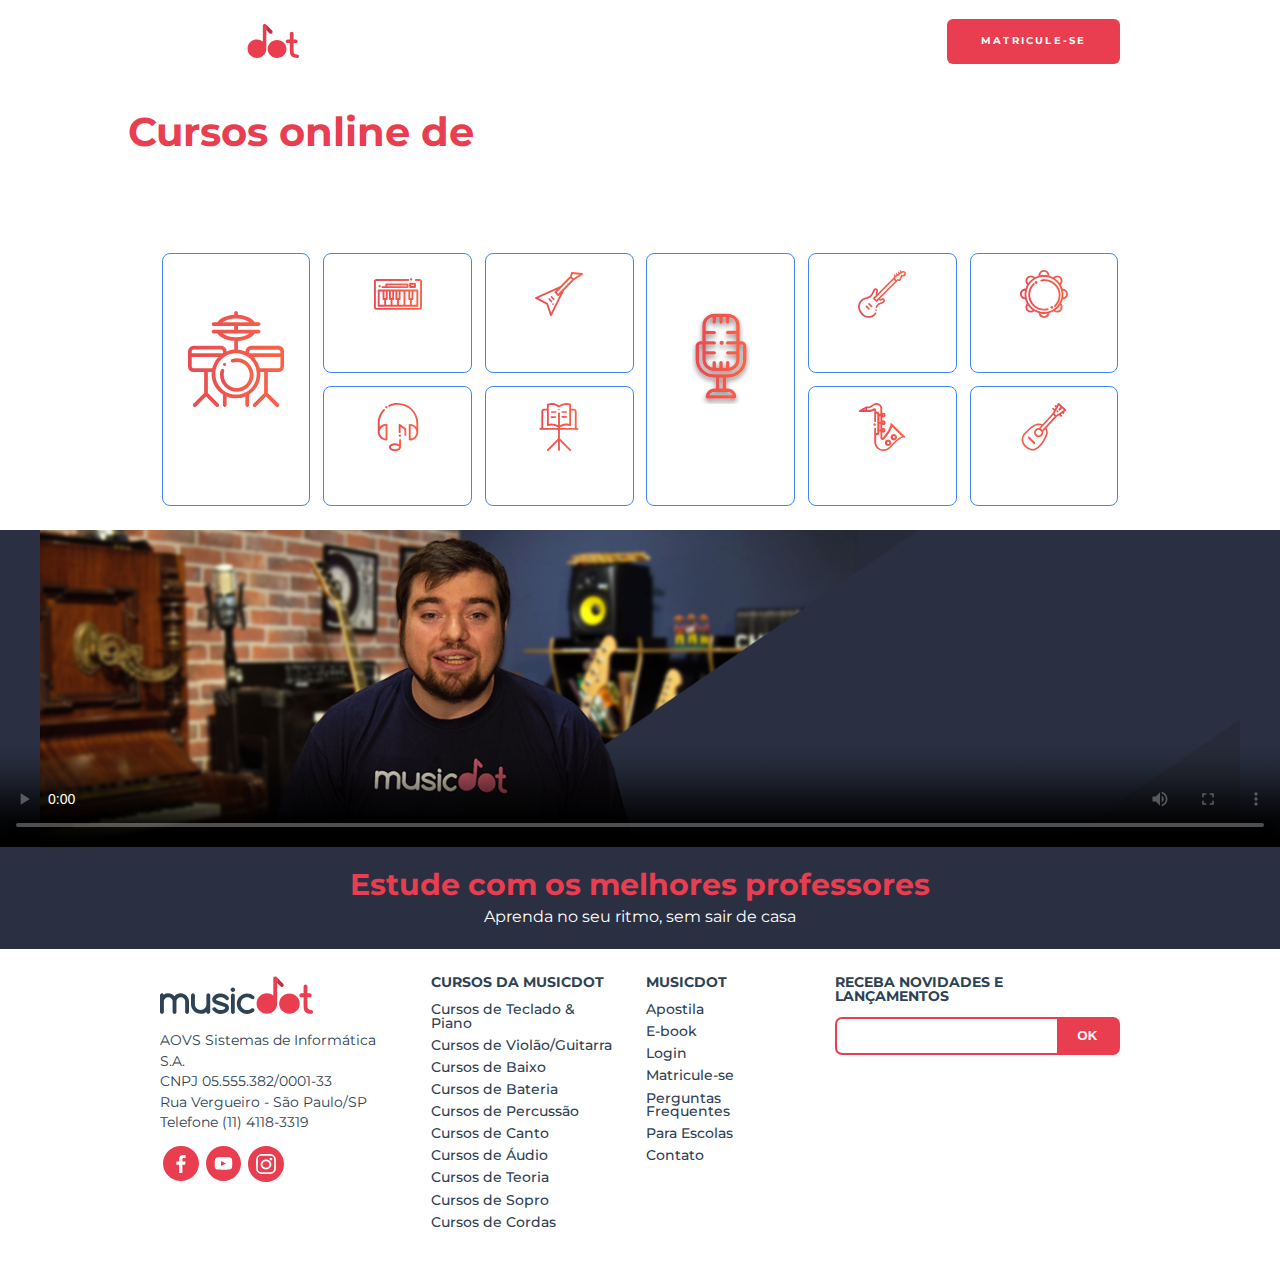
==== index.html @ f972da98 "html e css: sobre e index" ====
<!DOCTYPE html>
<html>
    <head>
        <title>MusicDot</title>
        <meta charset="utf-8">
        <meta name="viewport" content="width=device-width">
        <link rel="icon" href="img/favicon.ico">
        <link href="css/reset.css" rel="stylesheet">
        <link href="css/container.css" rel="stylesheet">
        <link href="css/cabecalho.css" rel="stylesheet">
        <link href="css/cursos.css" rel="stylesheet">
        <link href="css/video.css" rel="stylesheet">
        <link href="css/rodape.css" rel="stylesheet">
        <link href="css/form-newsletter.css" rel="stylesheet">
        <link href="https://fonts.googleapis.com/css?family=Montserrat:300,400,500,600,700,&display=block" rel="stylesheet">
    </head>
    <body>
        <header class="cabecalho container">
            <a href="index.html">
                <img class="cabecalho__logo" src="img/musicdot-logo-light.svg" title="Ir para a página principal da MusicDot" alt="MusicDot">
            </a>

            <nav>
                <ul class="cabecalho__menu">
                    <li class="cabecalho__item-menu"><a href="sobre.html#contato">Contato</a></li>
                    <li class="cabecalho__item-menu"><a href="#">Entrar</a></li>
                    <li class="cabecalho__item-menu cabecalho__item-menu--matricular"><a href="#">Matricule-se</a></li>
                </ul>
            </nav>
        </header>


        <main>
            <section class="cursos">
                <article class="cursos__chamada --largura-grande">
                    <h1 class="chamada__titulo">Cursos online de <strong class="chamada__titulo--destaque">música</strong></h1>
                    <p>Comece agora e aprenda sua primeira música em 10 minutos!</p>
                    <a href="cursos.html" class="chamada__cursos__matricula botao">Matricule-se</a>
                </article>
                <nav>
                    <ul class="cursos__lista">
                        <li class="curso--tecladopiano">
                            <a href="#">Teclado & Piano</a>
                        </li>
                        <li class="curso--violaoguitarra">
                            <a href="#">Violão & Guitarra</a>
                        </li>
                        <li class="curso--baixo">
                            <a href="#">Baixo</a>
                        </li>
                        <li class="curso--bateria curso--destaque">
                            <a href="#">Bateria</a>
                        </li>
                        <li class="curso--percussao">
                            <a href="#">Percussão</a>
                        </li>
                        <li class="curso--canto curso--destaque2">
                            <a href="#">Canto</a>
                        </li>
                        <li class="curso--audio">
                            <a href="#">Áudio</a>
                        </li>
                        <li class="curso--teoria">
                            <a href="#">Teoria</a>
                        </li>
                        <li class="curso--sopro">
                            <a href="#">Sopro</a>
                        </li>
                        <li class="curso--cordas">
                            <a href="#">Cordas</a>
                        </li>
                    </ul>
                </nav>
            </section>

            <section class="video">
                <video controls class="video--mobile" src="video/video-promocional.mp4" poster="img/video-principal-mobile.png"></video>
                <video controls class="video--desktop" src="video/video-promocional.mp4" poster="img/video-principal.png"></video>
                <article class="video__textos">
                    <h2 class="textos__titulo">Estude com os melhores professores</h2>
                    <p>Aprenda no seu ritmo, sem sair de casa</p>
                </article>
            </section>
        </main>


        <footer class="rodape container">
            <section class="rodape__secao rodape__secao--sobre">
                <img class="rodape__logo" src="img/logo.svg" alt="Logo da MusicDot">

                <p class="rodape__infos-empresa">
                    AOVS Sistemas de Informática S.A.
                    <br>
                    CNPJ 05.555.382/0001-33
                    <br>
                    Rua Vergueiro - São Paulo/SP
                    <br>
                    Telefone (11) 4118-3319
                </p>

                <ul class="rodape__lista-midias-sociais">
                    <li class="rodape__item-midias-sociais">
                        <a href="https://www.facebook.com/musicdotonline">
                            <img src="img/footer-icone-facebook.svg" alt="MusicDot no Facebook">
                        </a>
                    </li>
                    <li class="rodape__item-midias-sociais">
                        <a href="https://www.youtube.com/user/musicdotonline">
                            <img src="img/footer-icone-youtube.svg" alt="MusicDot no YouTube">
                        </a>
                    </li>
                    <li class="rodape__item-midias-sociais">
                        <a href="https://www.instagram.com/musicdotonline/">
                            <img src="img/footer-icone-instagram.svg" alt="MusicDot no Instagram">
                        </a>
                    </li>
                </ul>
            </section>

            <section class="rodape__secao rodape__secao--cursos">
                <h2 class="rodape__titulo"> Cursos da MusicDot </h2>
                <nav>
                    <ul>
                        <li class="rodape_item-lista"><a href="#">Cursos de Teclado & Piano</a></li>
                        <li class="rodape_item-lista"><a href="#">Cursos de Violão/Guitarra</a></li>
                        <li class="rodape_item-lista"><a href="#">Cursos de Baixo</a></li>
                        <li class="rodape_item-lista"><a href="#">Cursos de Bateria</a></li>
                        <li class="rodape_item-lista"><a href="#">Cursos de Percussão</a></li>
                        <li class="rodape_item-lista"><a href="#">Cursos de Canto</a></li>
                        <li class="rodape_item-lista"><a href="#">Cursos de Áudio</a></li>
                        <li class="rodape_item-lista"><a href="#">Cursos de Teoria</a></li>
                        <li class="rodape_item-lista"><a href="#">Cursos de Sopro</a></li>
                        <li class="rodape_item-lista"><a href="#">Cursos de Cordas</a></li>
                    </ul>
                </nav>
            </section>

            <section class="rodape__secao rodape__secao--links">
                <h2 class="rodape__titulo"> MusicDot </h2>
                <nav>
                    <ul>
                        <li class="rodape_item-lista"><a href="#">Apostila</a></li>
                        <li class="rodape_item-lista"><a href="#">E-book</a></li>
                        <li class="rodape_item-lista"><a href="#">Login</a></li>
                        <li class="rodape_item-lista"><a href="#">Matricule-se</a></li>
                        <li class="rodape_item-lista"><a href="#">Perguntas Frequentes</a></li>
                        <li class="rodape_item-lista"><a href="#">Para Escolas</a></li>
                        <li class="rodape_item-lista"><a href="#">Contato</a></li>
                    </ul>
                </nav>
            </section>

            <section class="rodape__secao rodape__secao--newsletter">
                <h2 class="rodape__titulo">
                    Receba novidades e lançamentos
                </h2>

                <form action="#" method="get" class="form-newsletter">
                    <label for="form-newsletter__label" class="form-newsletter__label">
                        Seu email pessoal
                    </label>
                    <input id="email-newsletter" name="email-newsletter" type="email" class="form-newsletter__campo">
                    <button type="submit" class="form-newsletter__botao">
                        OK
                    </button>
                </form>
            </section>
        </footer>
    </body>
</html>
---- css/container.css ----
.container {
    padding-left: 5%;
    padding-right: 5%;
}

@media (min-width:	1066px) {
    .container {
        padding-left: calc((100% - 960px) / 2);
        padding-right: calc((100% - 960px) / 2);
    }
}

@media (min-width:	1440px) {
    .container {
        padding-left: calc((100% - 1200px) / 2);
        padding-right: calc((100% - 1200px) / 2);
    }
}
---- css/cabecalho.css ----
.cabecalho {
    position: absolute;
    top: 0;
    width: 100%;
    box-sizing: border-box;
    text-align: center;
    font-size: 0.6rem;
    font-weight: bold;
    text-transform: uppercase;
    letter-spacing: 0.23em;
    color: #FFF;
}

.cabecalho__logo {
    width: 14.5em;
    padding: 1.5em 0;
}

.cabecalho__menu {
    display: flex;
    justify-content: space-evenly;
    flex-wrap: wrap;
    background-color: #272B3A87;
}

.cabecalho__item-menu {
    display: inline-block;
}

.cabecalho__item-menu a {
    display: inline-block;
    padding: 1.86em 1.42em;
}

@media (min-width: 640px) {
    .cabecalho {
        padding-top: 0;
        padding-bottom: 0;
        display: flex;
        justify-content: space-between;
        align-items: center;
    }

    .cabecalho__logo {
        padding: 2.5em 0;
    }

    .cabecalho__menu {
        background-color: transparent;
    }
}

@media (min-width: 768px) {
    .cabecalho__item-menu--matricular {
        margin-left: 1.42em;
        border-radius: 6px;
        background-color: #e93d50;
    }

    .cabecalho__item-menu--matricular a {
        padding: 1.8em 3.5em;
    }
}
---- css/cursos.css ----
.--largura-maxima {
    width: 100%;
}

.--largura-grande {
    width: 80%;
}

.botao {
    font-size: .8rem;
    font-weight: 500;
    letter-spacing: 2.9px;
    text-transform: uppercase;
    padding: 1rem 40px;
    margin-top: .5rem;
    margin-bottom: .5rem;
    border-radius: 6px;
    transition: .25s;
}

.botao:hover {
    transform: translate(0, .22rem);
    transition: .25s;
}

.cursos {
    color: #fff;
    text-align: center;
    background-image: url(../img/home-background-mobile.png);
    background-size: cover;
    padding-top: 9.5rem;
    display: flex;
    flex-direction: column;
    align-items: center;
}

.cursos__chamada {
    display: flex;
    flex-direction: column;
    align-items: center;

}

.chamada__titulo {
    color: #e93d50;
    font-weight: 700;
    font-size: 1.2rem;
    margin-bottom: .3rem;
}

.chamada__titulo--destaque {
    color: #fff;
}

.chamada p {
    font-weight: 500;
    line-height: 1.3;
    margin: 1rem 0;
}

.chamada__cursos__matricula {
    color: #fff;
    background-color: #e93d50;
}

.cursos__lista {
    font-size: .7rem;
    font-weight: 600;
    margin-top: 1rem;
    margin-bottom: 1rem;
    display: grid;
    grid-template-columns: 7rem 7rem;
    grid-template-rows: repeat(5, 4.5rem);
    grid-gap: .5rem;
    text-align: center;
}

.cursos__lista li {
    border: 1px solid #4286f4;
    border-radius: 8px;
    box-sizing: border-box;
    display: flex;
    justify-content: space-around;
    align-items: center;
    background-repeat: no-repeat;
    background-size: 2rem 2rem;
    background-position: top .6rem center;
    padding-top: 2.5rem;
    transition: .25s;
}

.cursos__lista li:hover {
    transform: translate(0, .22rem);
    background-color: rgba(66, 134, 224, 0.337);
    transition: .25s;
}

.curso--tecladopiano {
    background-image: url("../img/icone-teclado-piano.svg");
}

.curso--violaoguitarra {
    background-image: url("../img/icones-violao-guitarra.svg");
}

.curso--baixo {
    background-image: url("../img/icones-baixo.svg");
}

.curso--bateria {
    background-image: url("../img/icones-bateria.svg");
}

.curso--percussao {
    background-image: url("../img/icones-percussao.svg");
}

.curso--canto {
    background-image: url("../img/icones-canto.svg");
}

.curso--audio {
    background-image: url("../img/icones-audio.svg");
}

.curso--teoria {
    background-image: url("../img/icones-teoria.svg");
}

.curso--sopro {
    background-image: url("../img/icones-sopro.svg");
}

.curso--cordas {
    background-image: url("../img/icone-cordas.svg");
}

.cursos__lista img {
    width: 2rem;
    height: 2rem;
    margin-bottom: 5px;
}

@Media (min-width:768px) {
    .cursos {
        padding: 6rem 5% 0;
        background-image: url(../img/home-background.png);
    }

    .cursos__chamada {
        width: 300px;
        align-items: flex-start;
        align-self: flex-start;
        text-align: left;
    }

    .chamada__titulo {
        font-size: 2rem;
    }

    .chamada__cursos__matricula {
        display: none;
    }

    .cursos__lista {
        grid-template-columns: repeat(5, 7rem);
        grid-template-rows: 5.5rem 5.5rem 5.5rem;
        gap: .8rem;
    }

    .cursos__lista li {
        background-repeat: no-repeat;
        background-size: 2rem 2rem;
        background-position: top 1rem center;
        padding-top: 2.5rem;
    }

    .cursos__lista .curso--destaque {
        order: -1;
        grid-area: 1/1/span 3/3;
        padding-top: 5.5rem;
        background-size: 6rem 6rem;
        background-position: top 3.6rem center;
    }

}

@media (min-width:1200px) {
    .cursos {
        padding: 7rem 10% 0;
    }

    .cursos__chamada {
        width: 450px;
    }

    .chamada__titulo {
        font-size: 2.5rem;
    }

    .cursos__lista {
        grid-template-columns: repeat(6, 9.3rem);
        grid-template-rows: 7.5rem 7.5rem;
        margin-top: 1.5rem;
        margin-bottom: 1.5rem;
    }

    .cursos__lista li {
        background-repeat: no-repeat;
        background-size: 3rem 3rem;
        background-position: top 1rem center;
        padding-top: 2rem;
    }

    .cursos__lista .curso--destaque {
        order: -1;
        grid-area: 1/1/span 2/2;
        padding-top: 6rem;
        background-size: 6rem 6rem;
        background-position: top 3.6rem center;
    }

    .cursos__lista .curso--destaque2 {
        order: -1;
        grid-area: 1/4/span 2/5;
        padding-top: 6rem;
        background-size: 6rem 6rem;
        background-position: top 3.6rem center;
    }

    .cursos__lista p {
        font-size: .9rem;
    }

    .curso--destaque2 .imagem-destaque2 {
        width: 6rem;
        height: 6rem;
        margin-bottom: .8rem;
    }

    @media(min-width:1600px) {
        .cursos__lista {
            grid-template-columns: repeat(6, 13rem);
        }

        .cursos__lista img {
            width: 3rem;
            height: 3rem;
            margin-bottom: 10px;
        }
    }
}
---- css/video.css ----
.video {
    display: flex;
    flex-direction: column;
    text-align: center;
    color: #fff;
    background-color: #2a3042;
}

.video--mobile {
    width: 100%;
    height: 8.9rem;
}

.video--desktop {
    display: none;
}

.video__textos {
    margin-top: 1rem;
    margin-bottom: 1rem;
    position: relative;
    padding: 0 10%;
    box-sizing: border-box;
}

.textos__titulo {
    font-weight: 700;
    font-size: 1.2rem;
    margin-bottom: .5rem;
}

.textos__titulo::first-line {
    color: #e93d50;
}

@media(min-width:768px) {
    .video--mobile {
        display: none;
    }

    .video--desktop {
        display: block;
        width: 100%;
        height: 12.8rem;
    }

    .textos__titulo {
        font-size: 1.5rem;
    }
}

@media(min-width:1200px) {
    .video--desktop {
        height: 19.8rem;
    }

    .video__textos {
        margin-top: 1.5rem;
        margin-bottom: 1.5rem;
    }

    .video__textos::before {
        width: 5rem;
        height: 5rem;
    }

    .textos__titulo {
        font-size: 1.9rem;
    }
}

@media(min-width:1600px) {
    .video--desktop {
        height: 26.8rem;
    }
}
---- css/rodape.css ----
.rodape {
    padding-top: 2em;
    padding-bottom: 2em;
    text-align: center;
    font-size: 0.7rem;
}

.rodape__logo {
    width: 11.25em;
    margin-bottom: 1em;
}

.rodape__infos-empresa {
    line-height: 1.5;
}

.rodape__lista-midias-sociais {
    display: flex;
    justify-content: center;
    margin-top: 1em;
}

.rodape__item-midias-sociais {
    width: 2.62em;
    margin: 0 .25em
}

.rodape__item-midias-sociais img {
    width: 100%;
}

.rodape__titulo {
    margin-bottom: 1em;
    font-size: 1.45em;
    font-weight: bold;
    text-transform: uppercase;
}

.rodape_item-lista {
    margin: 0.625em 0;
    font-weight: 500;
}

@Media (max-width: 640px) {
    .rodape__secao + .rodape__secao {
        margin-top: 2em;    
    }
}

@Media (min-width: 640px) and (max-width: 1200px) {
    .rodape {
        display: flex;
        flex-wrap: wrap;
        justify-content: space-between;
        font-size: 1rem;
    }

    .rodape__secao--sobre,
    .rodape__secao--cursos,
    .rodape__secao--links,
    .rodape__secao--newsletter {
        width: 45%;
    }

    .rodape__secao--cursos {
        order: 1;
        margin: 0;
    }

    .rodape__secao--links {
        order: 2;
        margin: 0;
    }

    .rodape__secao--sobre {
        order: 3;
        margin-top: 2em;
    }

    .rodape__secao--newsletter {
        order: 4;
        margin-top: 2em;
    }
}

@Media (min-width: 1200px) {
    .rodape {
        display: flex;
        justify-content: space-between;
        font-size: 0.85rem;
        text-align: left;
    }

    .rodape__titulo {
        font-size: 1em;
    }

    .rodape__lista-midias-sociais {
        justify-content: left;
    }

    .rodape__secao {
        margin-top: 0;
    }

    .rodape__secao + .rodape__secao {
        margin-left: 2em;
    }
}
---- css/form-newsletter.css ----
.form-newsletter {
    display: flex;
    width: 100%;
    overflow: hidden;
    box-sizing: border-box;
    border-radius: 7px;
    border: 2px solid #e93d50;
    background-color: #e93d50;
}

.form-newsletter__label {
    position: absolute;
    left: -10000px;
    width: 1px;
    height: 1px;
    overflow: hidden;
}

.form-newsletter__campo {
    padding: .6rem .4rem;
    flex-grow: 1;
    border: none;
}

.form-newsletter__botao {
    flex-grow: 1;
    border: none;
    text-transform: uppercase;
    font-weight: 600;
    background-color: #e93d50;
    color: #fff;
}
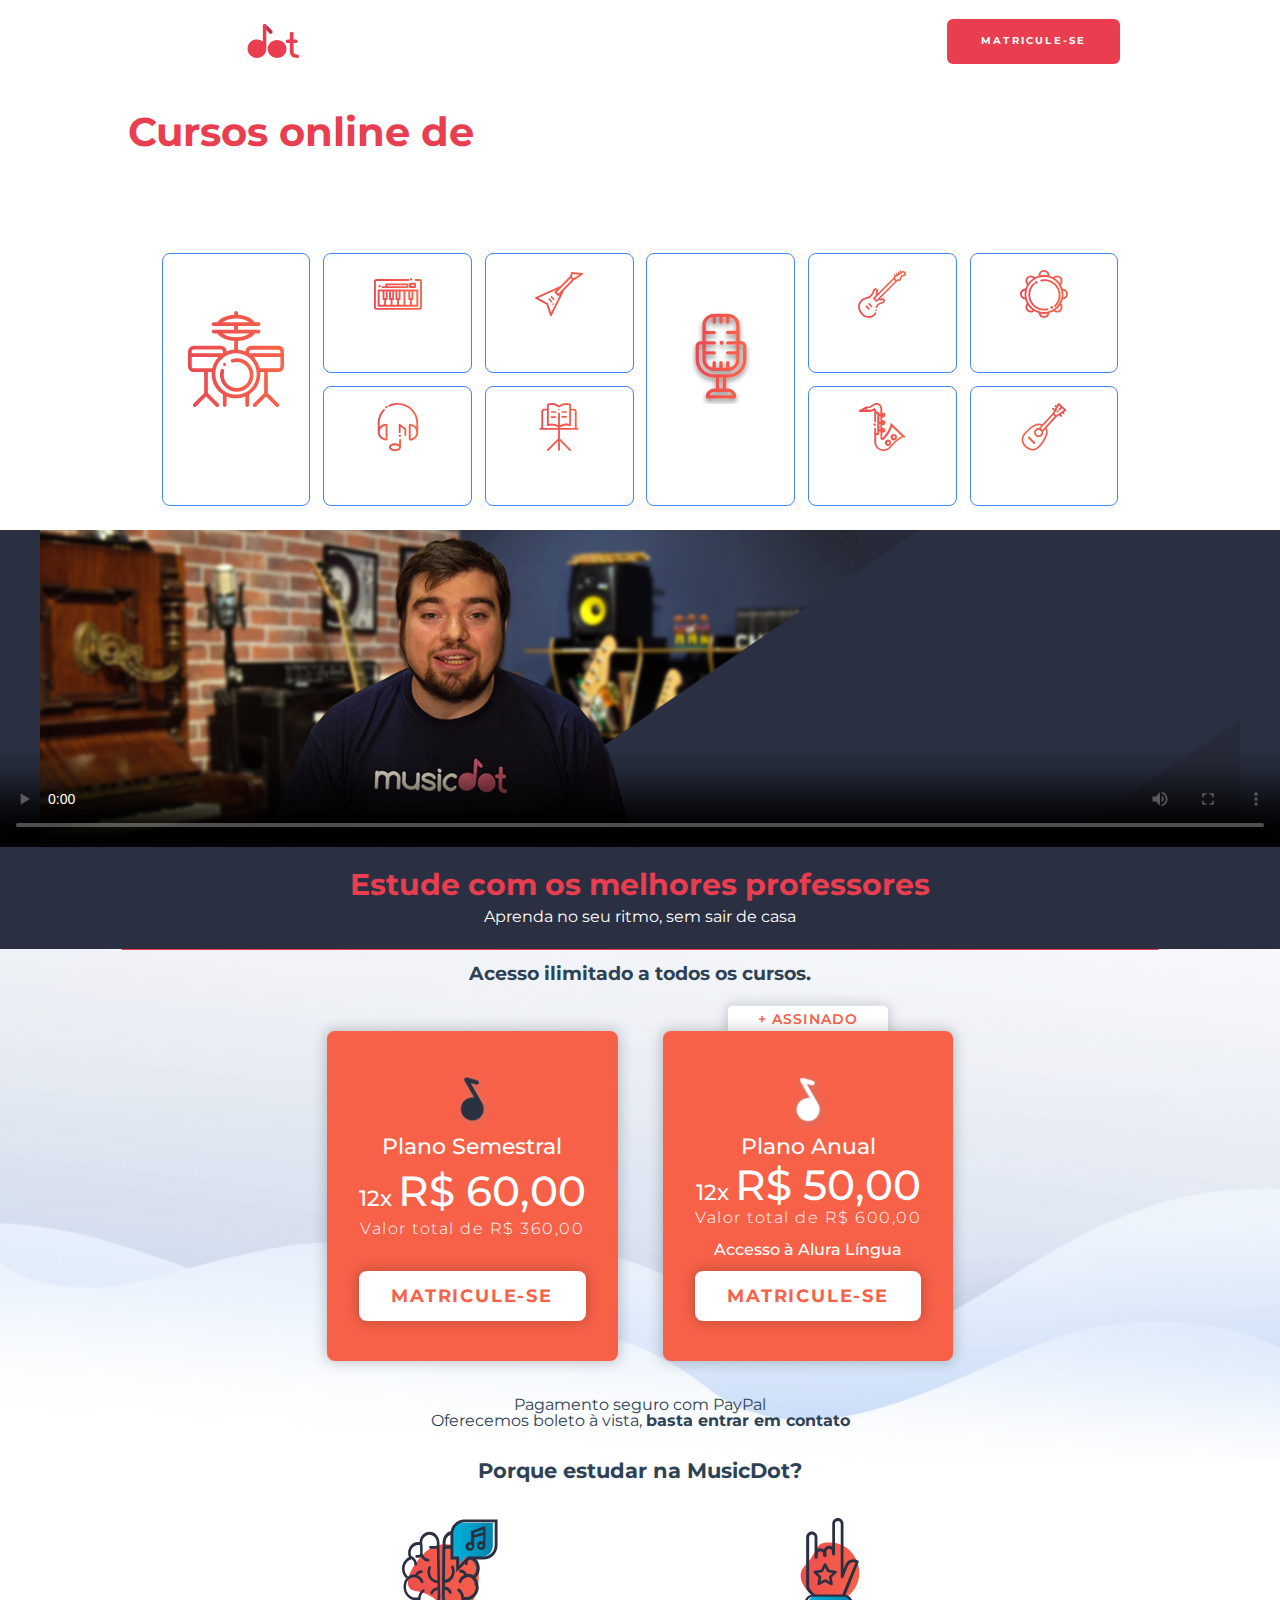
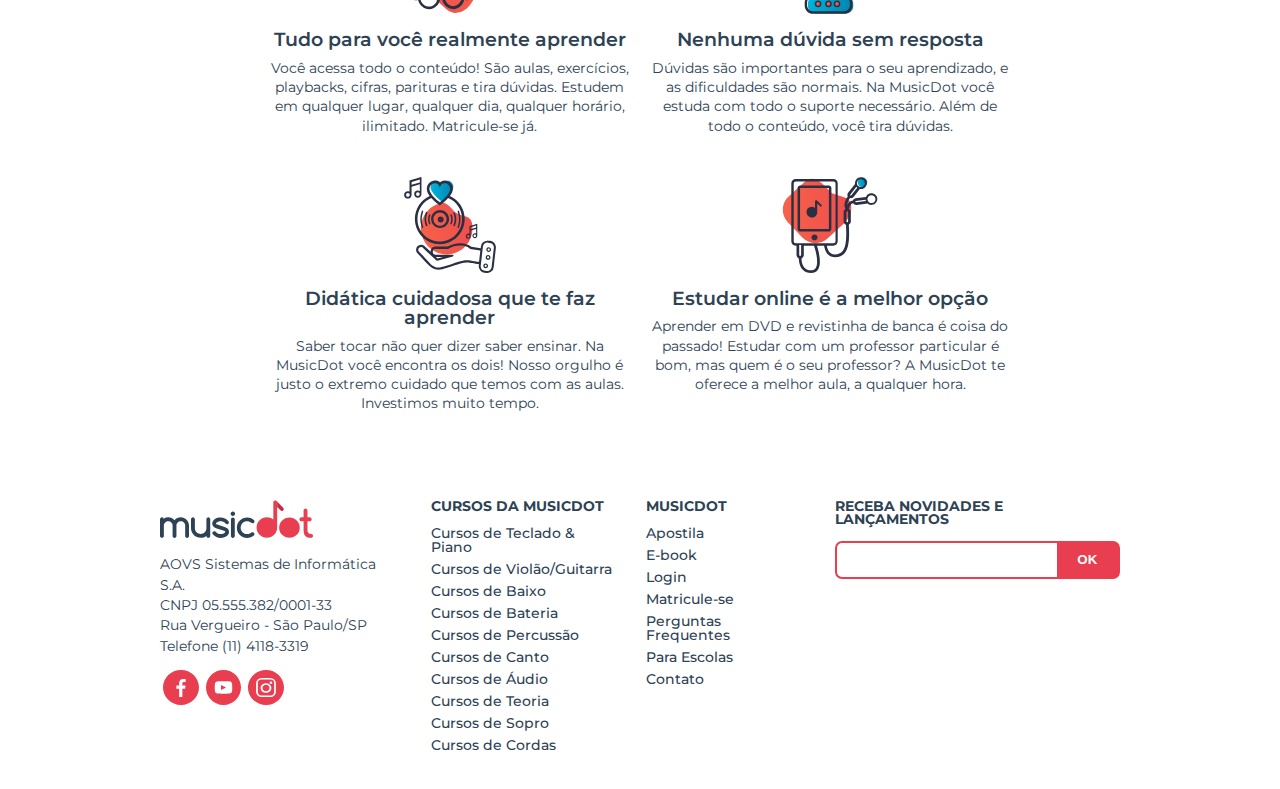
==== commit 7ae2ab57: "adicição de beneficios e planos na pagina principal" ====
--- a/index.html
+++ b/index.html
@@ -10,6 +10,8 @@
         <link href="css/cabecalho.css" rel="stylesheet">
         <link href="css/cursos.css" rel="stylesheet">
         <link href="css/video.css" rel="stylesheet">
+        <link href="css/planos.css" rel="stylesheet">
+        <link href="css/beneficios.css" rel="stylesheet">
         <link href="css/rodape.css" rel="stylesheet">
         <link href="css/form-newsletter.css" rel="stylesheet">
         <link href="https://fonts.googleapis.com/css?family=Montserrat:300,400,500,600,700,&display=block" rel="stylesheet">
@@ -80,6 +82,64 @@
                     <h2 class="textos__titulo">Estude com os melhores professores</h2>
                     <p>Aprenda no seu ritmo, sem sair de casa</p>
                 </article>
+            </section>
+
+            <section class="planos">
+                <h2 class="planos__titulo">Acesso ilimitado a todos os cursos.</h2>
+                <article class="card__planoanual">
+                    <span class="plano--destaque">+ Assinado</span>
+                    <div class="planos__card card--anual">
+                        <h3 class="plano__titulo">Plano Anual</h3>
+                        <p>12x <span class="valor--destaque">R$ 50,00</span></p>
+                        <p>Valor total de R$ 600,00</p>
+                        <span>Accesso à Alura Língua</span>
+                        <a href="cursos.html" class="cards__botao botao">Matricule-se</a>
+                    </div>
+                </article>
+                <article class="planos__card card--semestral">
+                    <h3 class="plano__titulo">Plano Semestral</h3>
+                    <p>12x <span class="valor--destaque">R$ 60,00</span></p>
+                    <p>Valor total de R$ 360,00</p>
+                    <a href="cursos.html" class="cards__botao botao">Matricule-se</a>
+                </article>
+                <article class="planos__pagamentos">
+                    <p>Pagamento seguro com PayPal</p>
+                    <p>Oferecemos boleto à vista, <a href="#">basta entrar em contato</a></p>
+                </article>
+            </section>
+
+            <section class="beneficios">
+                <h2 class="beneficios__titulo">Porque estudar na MusicDot?</h2>
+                <ul class="beneficios__lista">
+                    <li class="beneficio--paravoce">
+                        <h3 class="beneficio__titulo">Tudo para você realmente aprender</h3>
+                        <p class="beneficio__texto">
+                            Você acessa todo o conteúdo! São aulas, exercícios, playbacks, cifras, parituras e tira dúvidas. Estudem em 
+                            qualquer lugar, qualquer dia, qualquer horário, ilimitado. Matricule-se já.
+                        </p>
+                    </li>
+                    <li class="beneficio--duvidas">
+                        <h3 class="beneficio__titulo">Nenhuma dúvida sem resposta</h3>
+                        <p class="beneficio__texto">
+                            Dúvidas são importantes para o seu aprendizado, e as dificuldades são normais. Na MusicDot você estuda com todo
+                            o suporte necessário. Além de todo o conteúdo, você tira dúvidas.
+                        </p>
+                    </li>
+                    <li class="beneficio--didatica">
+                        <h3 class="beneficio__titulo">Didática cuidadosa que te faz aprender</h3>
+                        <p class="beneficio__texto">
+                            Saber tocar não quer dizer saber ensinar. Na MusicDot você encontra os dois! Nosso orgulho é justo o extremo
+                            cuidado que temos com as aulas. Investimos muito tempo.
+                        </p>
+                    </li>
+                    <li class="beneficio--online">
+                        <h3 class="beneficio__titulo">Estudar online é a melhor opção</h3>
+                        <p class="beneficio__texto">
+                            Aprender em DVD e revistinha de banca é coisa do passado! Estudar com um professor particular é bom, mas quem 
+                            é o seu professor? A MusicDot te oferece a melhor aula, a qualquer hora.
+                        </p>
+                    </li>
+                </ul>
             </section>
         </main>
 
--- a/css/planos.css
+++ b/css/planos.css
@@ -0,0 +1,188 @@
+.planos {
+    background-image: url(../img/planos-background-mobile.png);
+    background-size: cover;
+    background-repeat: no-repeat;
+    text-align: center;
+    padding-top: 15px;
+    padding-bottom: 1.8rem;
+    display: grid;
+    justify-items: center;
+    position: relative;
+}
+
+.planos::before {
+    content: "";
+    width: 81%;
+    height: .1rem;
+    background-color: #e93d50;
+    position: absolute;
+    top: 0;
+    left: 50%;
+    transform: translate(-50%, 0);
+}
+
+.planos__titulo {
+    font-size: .85rem;
+    font-weight: 700;
+    margin-bottom: 2rem;
+}
+
+.planos__card {
+    background-color: #f76148;
+    border-radius: 8px;
+    margin-bottom: 1.3rem;
+    color: #fff;
+    padding: 4rem 1rem 1rem;
+    display: flex;
+    flex-direction: column;
+    text-align: center;
+    box-shadow: 0 0 .8rem .1rem rgba(0, 0, 0, .2);
+    background-repeat: no-repeat;
+    background-size: 1.7rem;
+    background-position: top 1.5rem center;
+}
+
+.card--anual {
+    background-image: url(../img/simbolo-musidot-branco.svg);
+}
+
+.card--semestral {
+    background-image: url(../img/simbolo-musidot-dark.svg);
+}
+
+.plano__titulo {
+    margin: 8px 0;
+}
+
+.planos__card p + p {
+    font-weight: 300;
+    margin-top: .2rem;
+    letter-spacing: 1.5px;
+}
+
+.plano__titulo, .plano__titulo + p {
+    font-size: 1rem;
+    font-weight: 500;
+}
+
+.valor--destaque {
+    font-size: 2rem;
+    font-weight: 700;
+}
+
+.planos__card span {
+    font-weight: 500;
+}
+
+.cards__botao {
+    color: #f76148;
+    text-transform: uppercase;
+    letter-spacing: 1.8px;
+    font-weight: 600;
+    border-radius: 8px;
+    margin-top: .8rem;
+    padding: 1rem 2rem;
+    background-color: #fff;
+    box-shadow: 0 0 .8rem .1rem rgba(0, 0, 0, .2);
+}
+
+.card--anual {
+    position: relative;
+    z-index: 2;
+}
+
+.plano--destaque {
+    color: #f76148;
+    font-weight: 600;
+    text-transform: uppercase;
+    letter-spacing: 1.1px;
+    width: 8rem;
+    padding: .4rem 0 .8rem;
+    border-radius: 5px;
+    box-shadow: 0 0 .8rem .05rem rgba(0, 0, 0, .2);
+    background-color: #fff;
+    position: absolute;
+    transform: translate(-50%,	-65%);
+    z-index: 1;
+}
+
+.card--anual p + p, .card--semestral p + p {
+    margin-bottom: 1rem;
+}
+
+.planos a {
+    font-weight: 700;
+}
+
+@media (min-width: 768px) {
+    .planos {
+        grid-template-columns: 20rem 20rem;
+        grid-template-areas: 
+        "header header"
+        "card1 card2"
+        "footer footer";
+        gap: 1rem;
+        justify-content: center;
+        padding-bottom: 2rem;
+        background-image: url(../img/planos-background.png);
+        background-size: cover;
+    }
+
+    .planos__titulo {
+        grid-area: header;
+    }
+
+    .cards__planoanual {
+        grid-area: card2;
+    }
+
+    .card--semestral {
+        grid-area: card1;
+    }
+
+    .planos__pagamentos {
+        grid-area: footer;
+    }
+
+    .planos__card {
+        padding: 6rem 2rem 2rem;
+        justify-content: space-between;
+        background-size: 2.5rem;
+        background-position: top 2.5rem center;
+    }
+
+    .planos__card img {
+        width: 2.5rem;
+    }
+
+    .plano__titulo, .plano__titulo + p {
+        font-size: 1.4rem;
+        font-weight: 500;
+    }
+
+    .valor--destaque {
+        font-size:  2.6rem;
+        font-weight: 700;
+    }
+
+    .plano--destaque {
+        font-size: .6rem;
+    }
+
+    .cards__botao {
+        font-size: 1.1rem;
+        transition: .25s;
+    }
+}
+
+@media (min-width: 1200px) {
+    .planos__titulo {
+        font-size: 1.2rem;
+    }
+
+    .plano--destaque {
+        font-size: .9rem;
+        width: 10rem;
+        transform: translate(-50%, -75%);
+    }
+}--- a/css/beneficios.css
+++ b/css/beneficios.css
@@ -0,0 +1,97 @@
+.beneficios {
+    text-align: center;
+    display: flex;
+    margin-bottom: 2rem;
+    padding: 0 10%;
+    flex-direction: column;
+    align-items: center;
+}
+
+.beneficios__titulo {
+    font-weight: 700;
+    font-size: 1rem;
+}
+
+.beneficios__lista li {
+    background-repeat: no-repeat;
+    padding-top: 5.5rem;
+    background-size: 4rem 4rem;
+    background-position: top 20px center;
+}
+
+.beneficio--paravoce {
+    background-image: url(../img/icone-beneficios-tudo-para-voce.svg);
+}
+
+.beneficio--duvidas {
+    background-image: url(../img/icone-beneficios-nenhuma-duvida.svg);
+}
+
+.beneficio--didatica {
+    background-image: url(../img/icone-beneficios-didatica-cuidadosa.svg);
+}
+
+.beneficio--online {
+    background-image: url(../img/icone-beneficios-online.svg);
+}
+
+.beneficio__titulo {
+    font-size: .8rem;
+    font-weight: 600;
+    margin-top: 1rem;
+    margin-bottom: .2rem;
+}
+
+.beneficio__texto {
+    line-height: 1rem;
+}
+
+@media (min-width: 768px) {
+    .beneficios {
+        margin-bottom: 3.7rem;
+    }
+
+    .beneficios__titulo {
+        margin-bottom: 1rem;
+    }
+
+    .beneficios__lista {
+        display: grid;
+        grid-template-columns: 17.5rem 17.5rem;
+        gap: 1rem;
+    }
+
+    .beneficio__titulo {
+        font-size: 1.1rem;
+    }
+
+    .beneficio__texto {
+        font-size: .8rem;
+    }
+}
+
+@media (min-width: 1200px) {
+    .beneficios__titulo {
+        font-size: 1.3rem;
+    }
+
+    .beneficios__lista {
+        gap: 1.3rem;
+        grid-template-columns: 22.5rem 22.5rem;
+    }
+
+    .beneficios__lista li {
+        padding-top: 7.25rem;
+        background-size: 6rem 6rem;
+    }
+
+    .beneficio__titulo {
+        font-size: 1.2rem;
+        margin-bottom: .6rem;
+    }
+
+    .beneficio__texto {
+        font-size: .9rem;
+        line-height: 1.2rem;
+    }
+}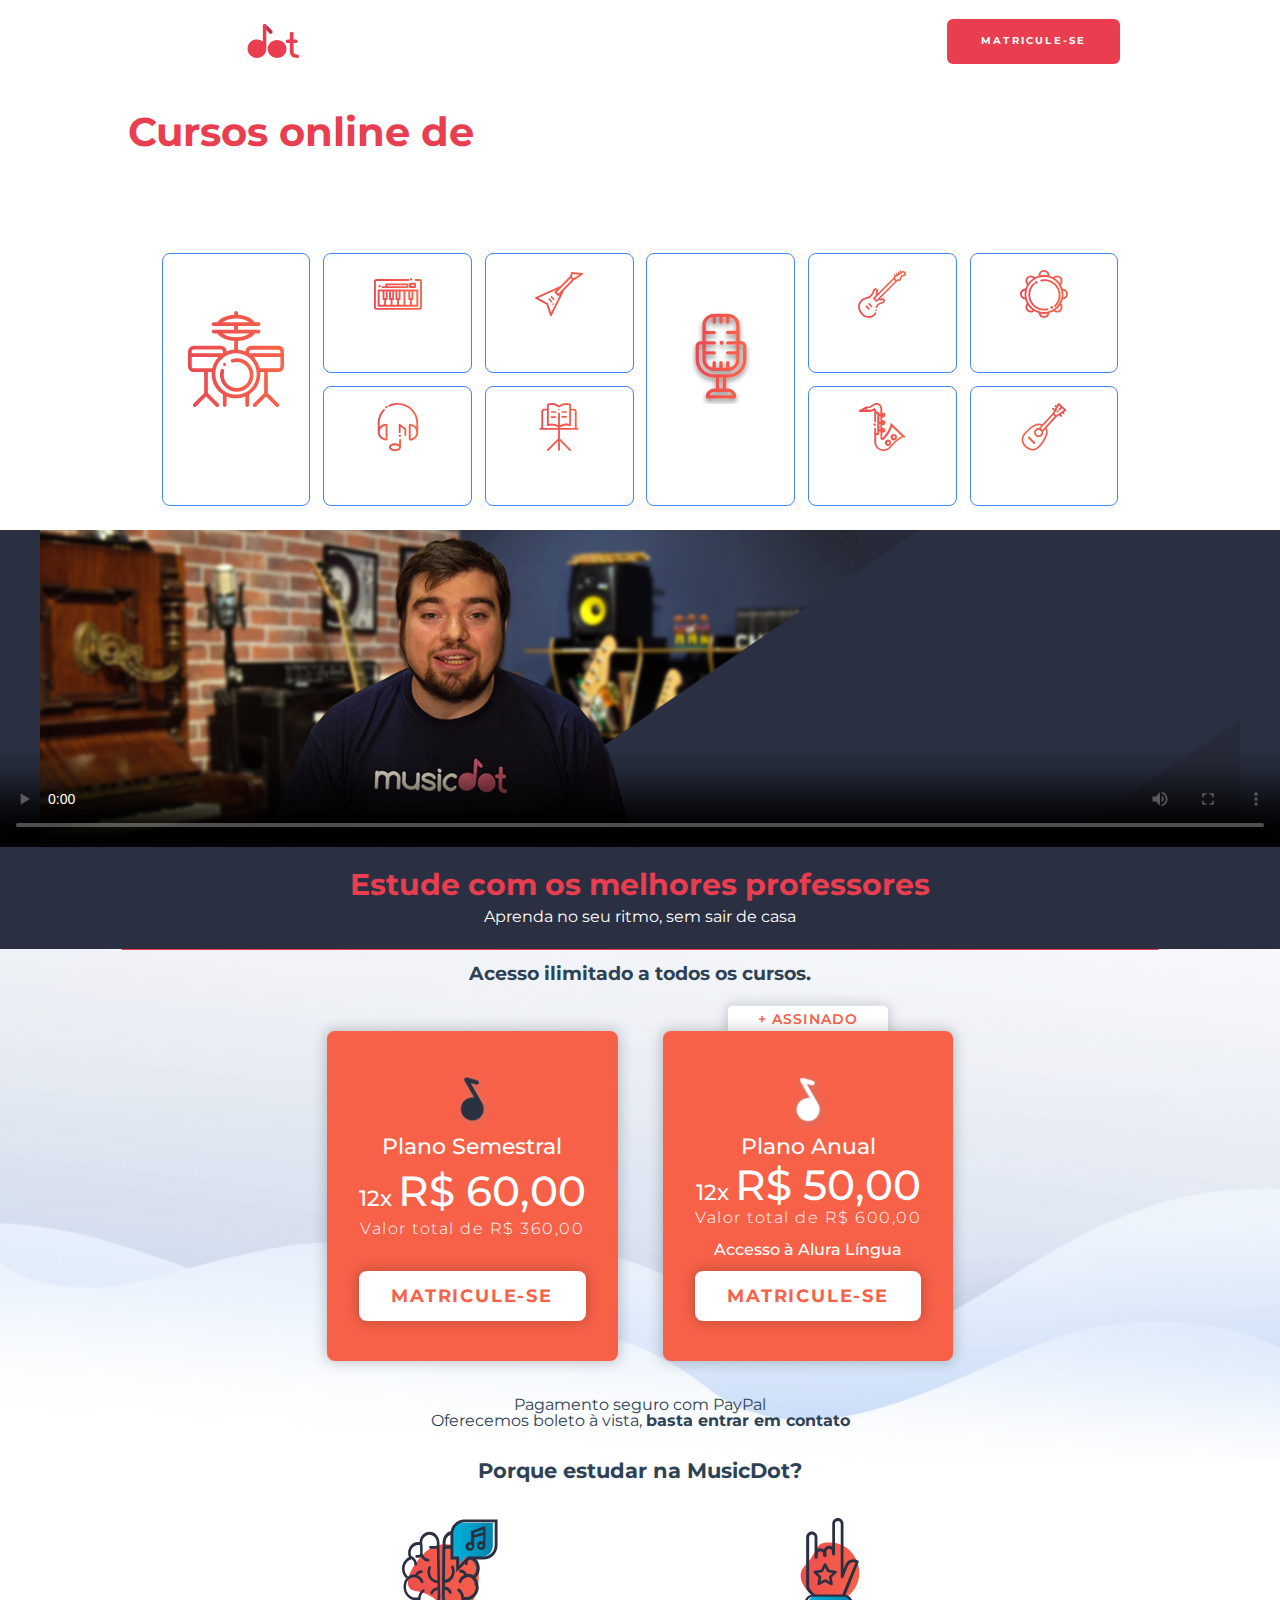
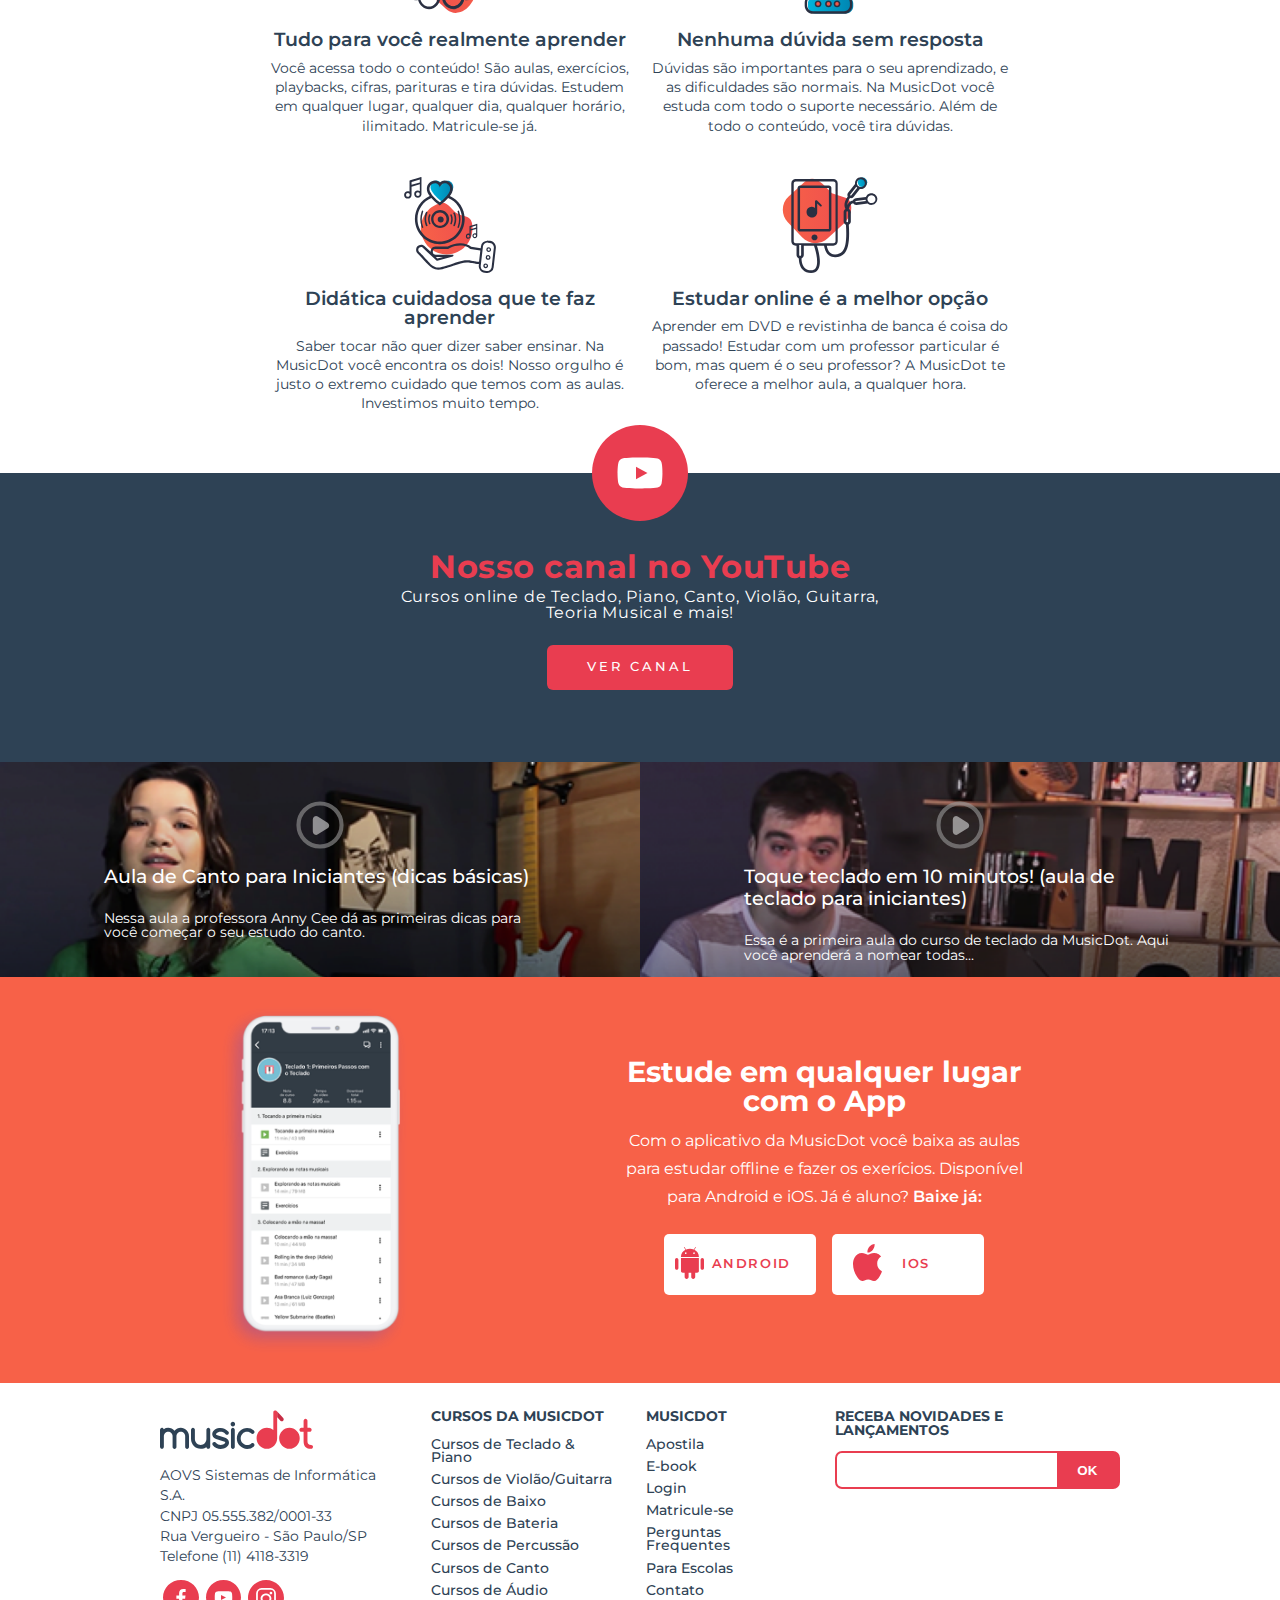
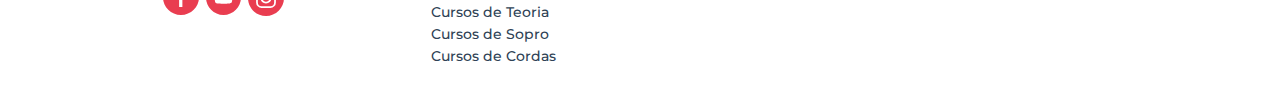
==== commit 8e5654ae: "Canal do YouTube e chamada do App" ====
--- a/index.html
+++ b/index.html
@@ -12,6 +12,8 @@
         <link href="css/video.css" rel="stylesheet">
         <link href="css/planos.css" rel="stylesheet">
         <link href="css/beneficios.css" rel="stylesheet">
+        <link href="css/chamada-youtube.css" rel="stylesheet">
+        <link href="css/chamada-app.css" rel="stylesheet">
         <link href="css/rodape.css" rel="stylesheet">
         <link href="css/form-newsletter.css" rel="stylesheet">
         <link href="https://fonts.googleapis.com/css?family=Montserrat:300,400,500,600,700,&display=block" rel="stylesheet">
@@ -140,6 +142,41 @@
                         </p>
                     </li>
                 </ul>
+            </section>
+
+            <section class="chamada__youtube">
+                <article class="chamada__youtube__canal youtube__informacao icone--youtube --largura-grande">
+                    <h2 class="canal__titulo">Nosso canal no YouTube</h2>
+                    <p class="canal__texto">Cursos online de Teclado, Piano, Canto, Violão, Guitarra, Teoria Musical e mais!</p>
+                    <a href="https://www.youtube.com/user/musicdotonline" class="canal__button botao">Ver Canal</a>
+                </article>
+                <article class="chamada__youtube__canal chamada__youtube--video1">
+                    <a class="video__descricao" href="#">
+                        <h2 class="descricao__titulo">Aula de Canto para Iniciantes (dicas básicas)</h2>
+                        <p class="descricao__texto">
+                            Nessa aula a professora Anny Cee dá as primeiras dicas para você começar o seu estudo do canto.
+                        </p>
+                    </a>
+                </article>
+                <article class="chamada__youtube__canal chamada__youtube--video2">
+                    <a class="video__descricao" href="#">
+                        <h2 class="descricao__titulo">Toque teclado em 10 minutos! (aula de teclado para iniciantes)</h2>
+                        <p class="descricao__texto">
+                            Essa é a primeira aula do curso de teclado da MusicDot. Aqui você aprenderá a nomear todas...
+                        </p>
+                    </a>
+                </article>
+            </section>
+
+            <section class="chamada__aplicativo">
+                <h2 class="aplicativo__titulo">Estude em qualquer lugar com o App</h2>
+                <p class="aplicativo__texto">
+                    Com o aplicativo da MusicDot você baixa as aulas para estudar offline e fazer os exerícios. Disponível para Android
+                    e iOS. Já é aluno? <strong class="texto-destaque">Baixe já:</strong>
+                </p>
+                <a href="https://play.google.com/store/apps/details?id=br.com.musicdot&hl=en" class="aplicativo__button 
+                app__download--android botao">Android</a>
+                <a 	href="https://apps.apple.com/br/app/musicdot/id1333842849" class="aplicativo__button app__download--ios botao">iOS</a>
             </section>
         </main>
 
--- a/css/chamada-youtube.css
+++ b/css/chamada-youtube.css
@@ -0,0 +1,156 @@
+.chamada__youtube {
+    background-color: #2e4255;
+    display: grid;
+    justify-items: center;
+}
+
+.chamada__youtube__canal {
+    color: #fff;
+    display: flex;
+    flex-direction: column;
+    align-items: center;
+    text-align: center;
+    padding: 1.2rem 2rem .9rem;
+    position: relative;
+    box-sizing: border-box;
+}
+
+.icone--youtube::before {
+    content: "";
+    width: 3rem;
+    height: 3rem;
+    background-image: url(../img/icone-youtube.svg);
+    background-size: 100%;
+    background-repeat: no-repeat;
+    position: absolute;
+    top: 0;
+    left: 50%;
+    transform: translate(-50%, -50%);
+}
+
+.canal__titulo {
+    color: #e93d50;
+    font-size: 1rem;
+    font-weight: 700;
+    margin-top: .9rem;
+    margin-bottom: .1rem;
+    letter-spacing: .5px;
+}
+
+.canal__texto {
+    font-size: .6rem;
+    letter-spacing: .8px;
+    line-height: 12px;
+    margin-bottom: 1rem;
+}
+
+.canal__button {
+    color: #fff;
+    background-color: #e93d50;
+}
+
+.video__descricao {
+    width: 85%;
+}
+
+.descricao__titulo {
+    font-size: .9rem;
+    font-weight: 500;
+    line-height: 15px;
+    margin-bottom: .5rem;
+}
+
+.descricao__titulo::before {
+    content: "";
+    width: 3rem;
+    height: 3rem;
+    background-image: url(../img/play-button.svg);
+    background-size: 100%;
+    display: block;
+    margin: 1.2rem auto 1rem;
+}
+
+.chamada__youtube--video1 {
+    background-image: url(../img/videos-thumbnail-video1.png);
+}
+
+.chamada__youtube--video2 {
+    background-image: url(../img/videos-thumbnail-video2.png);
+}
+
+.chamada__youtube--video1, .chamada__youtube--video2 {
+    background-size: cover;
+    width: 100%;
+}
+
+@media (min-width: 768px) {
+    .chamada__youtube {
+        grid-template-columns: 1fr 1fr;
+        grid-template-areas: 
+        "chamada chamada"
+        "video1 video2";
+    }
+
+    .youtube__informacao {
+        padding: 2rem 17%;
+        box-sizing: border-box;
+        grid-area: chamada;
+    }
+
+    .icone--youtube::before {
+        width: 5rem;
+        height: 5rem;
+    }
+
+    .chamada__youtube--video1 {
+        grid-area: video1;
+    }
+
+    .chamada__youtube--video2 {
+        grid-area: video2;
+    }
+
+    .canal__titulo {
+        font-size: 1.5rem;
+    }
+
+    .descricao__texto {
+        font-size: .8rem;
+    }
+}
+
+@media (min-width: 1200px) {
+    .youtube__informacao {
+        padding: 4rem 20%;
+    }
+
+    .icone--youtube::before {
+        width: 6rem;
+        height: 6rem;
+    }
+
+    .canal__titulo {
+        font-size: 2rem;
+        margin-bottom: .4rem;
+    }
+
+    .canal__texto {
+        font-size: 1rem;
+        line-height: 1rem;
+    }
+
+    .video__descricao {
+        width: 75%;
+        text-align: left;
+    }
+
+    .descricao__titulo {
+        font-size: 1.2rem;
+        line-height: 1.4rem;
+        margin-bottom: 1.5rem;
+    }
+
+    .descricao__texto {
+        font-size: .9rem;
+    }
+}--- a/css/chamada-app.css
+++ b/css/chamada-app.css
@@ -0,0 +1,118 @@
+.chamada__aplicativo {
+    color: #fff;
+    text-align: center;
+    background-color: #f76148;
+    padding: 2rem 7.5%;
+    display: grid;
+    grid-template-columns: 1fr 1fr;
+    grid-template-rows: auto;
+    justify-items: center;
+}
+
+.aplicativo__titulo {
+    grid-column-end: span 2;
+    font-size: 1.1rem;
+    margin-bottom: .8rem;
+    line-height: 24px;
+    font-weight: 700;
+}
+
+.aplicativo__texto {
+    grid-column-end: span 2;
+    line-height: 20px;
+    margin-bottom: 15px;
+}
+
+.texto-destaque {
+    font-weight: 600;
+}
+
+.aplicativo__button {
+    font-weight: 600;
+    color: #e93d50;
+    letter-spacing: 1.6px;
+    text-transform: uppercase;
+    background-color: #fff;
+    border: none;
+    border-radius: 5px;
+    width: 5.9rem;
+    padding: 1rem 0 1rem 1rem;
+    box-sizing: border-box;
+    font-size: .5rem;
+    background-size: 1.2rem;
+    background-repeat: no-repeat;
+}
+
+.app__download--android {
+    background-image: url(../img/icone-android-logo.svg);
+    background-position: left .5rem center;
+    padding-left: 1.4rem;
+}
+
+.app__download--ios {
+    background-image: url(../img/icone-apple-logo.svg);
+    background-position: left 1rem top .4rem;
+}
+
+@media(min-width:768px) {
+    .chamada__aplicativo {
+        grid-template-columns: 1fr 9rem 9rem;
+        column-gap: 1rem;
+        grid-template-areas: 
+        ". titulo titulo"
+        ". texto texto"
+        ". android ios";
+        padding: 5rem 20%;
+        background-image: url(../img/mockup-app.png);
+        background-size: 12rem;
+        background-repeat: no-repeat;
+        background-position: left 20% center;
+    }
+
+    .aplicativo__titulo {
+        grid-area: titulo;
+        line-height: 29px;
+        font-size: 1.5rem;
+    }
+
+    .aplicativo__texto {
+        grid-area: texto;
+        line-height: 28px;
+    }
+
+    .app__download--android {
+        grid-area: android;
+        justify-self: flex-end;
+    }
+
+    .app__download--ios {
+        grid-area: ios;
+        justify-self: flex-start;
+    }
+}
+
+@media(min-width:1200px) {
+    .chamada__aplicativo {
+        grid-template-columns: 1fr 12rem 12rem;
+    }
+
+    .aplicativo__titulo {
+        font-size: 1.8rem;
+    }
+
+    .aplicativo__button {
+        width: 9.5rem;
+        font-size: .8rem;
+        background-size: 1.8rem;
+        padding: 1.5rem 0 1.5rem 1rem;
+    }
+
+    .app__download--android {
+        background-position: left .7rem top .8rem;
+        padding-left: 1.4rem;
+    }
+
+    .app__download--ios {
+        background-position: left 1.3rem top .6rem;
+    }
+}